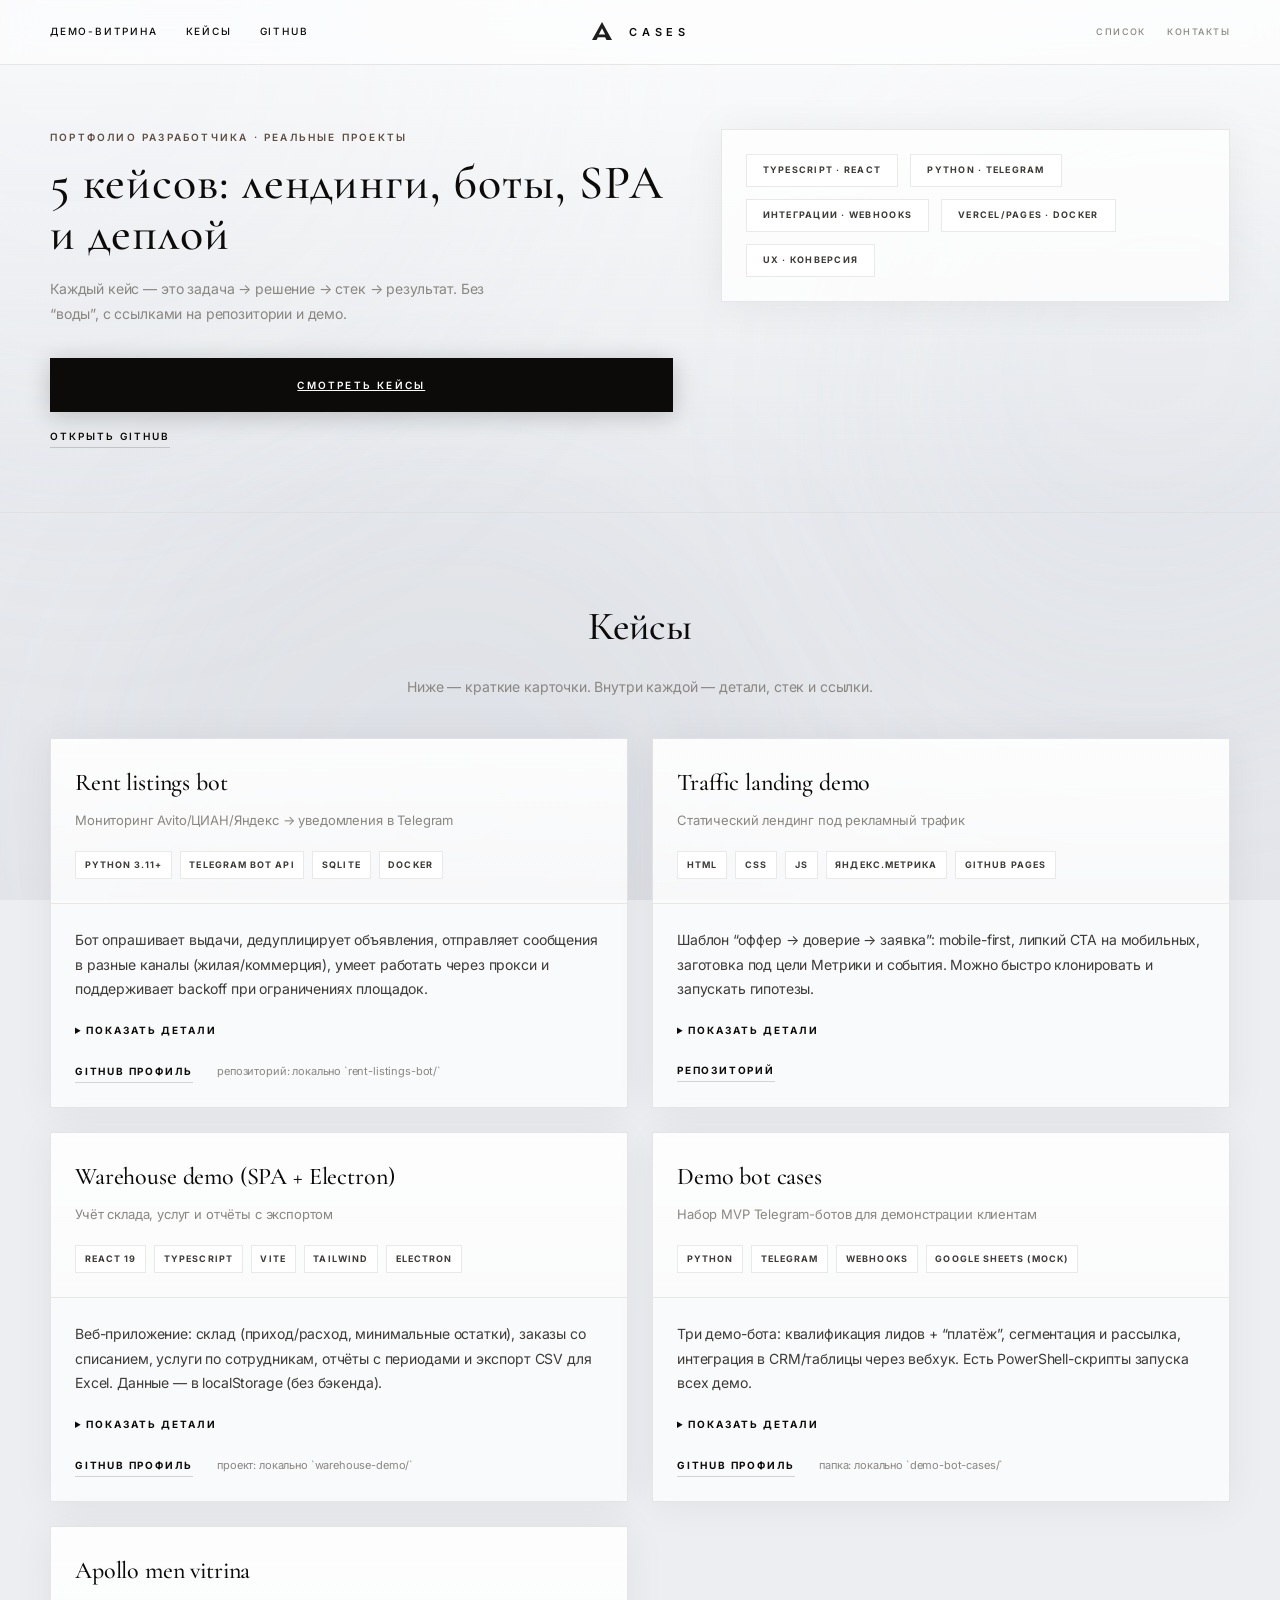
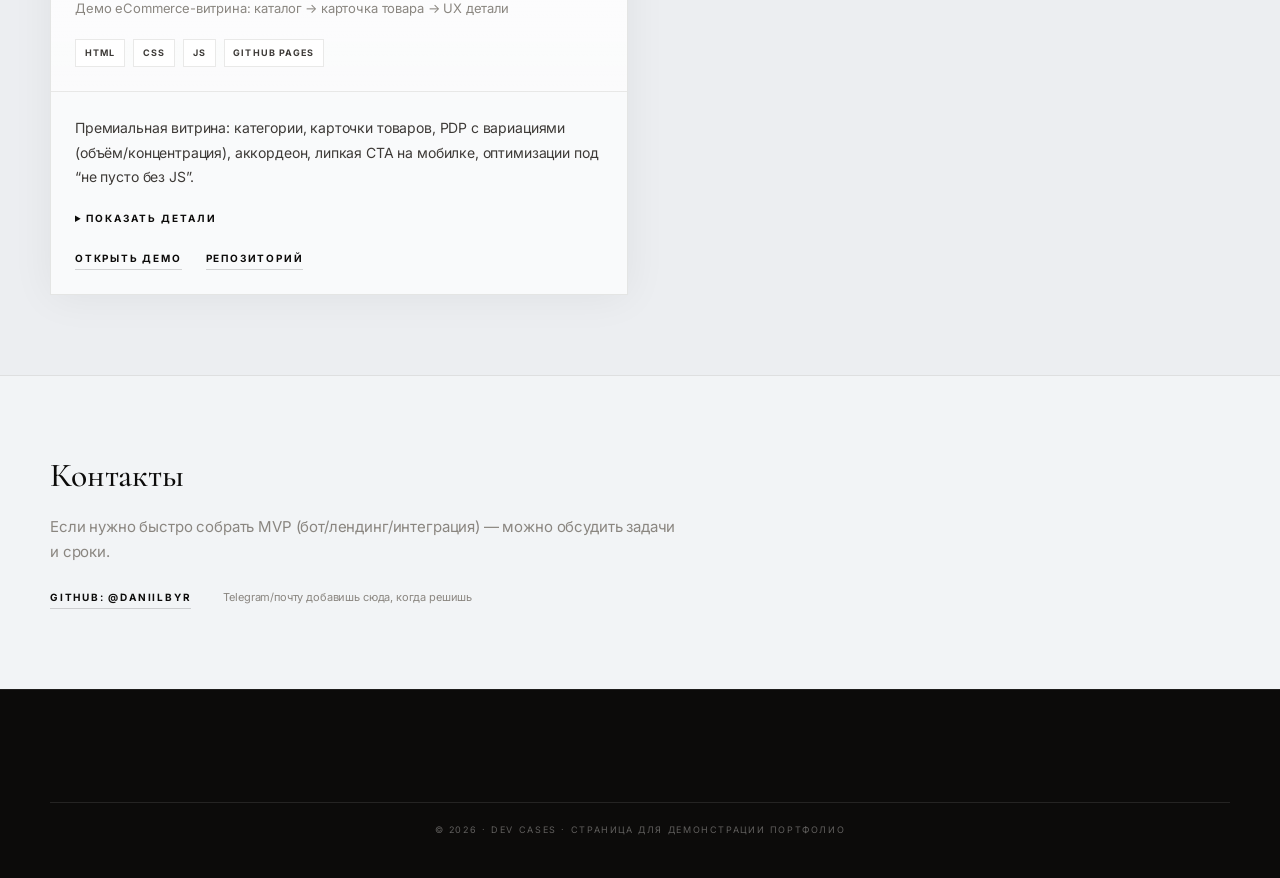
==== dev-cases.html @ 8da6a599 "feat: add developer case studies page Co-authored-by: Cursor <cursoragent@cursor.com>" ====
<!DOCTYPE html>
<html lang="ru">
  <head>
    <meta charset="utf-8" />
    <base href="https://daniilbyr.github.io/apollo-men-vitrina/" />
    <meta name="viewport" content="width=device-width, initial-scale=1" />
    <meta name="theme-color" content="#eceef1" />
    <meta name="color-scheme" content="light" />
    <link rel="icon" type="image/svg+xml" href="favicon.svg" />
    <link rel="canonical" href="https://daniilbyr.github.io/apollo-men-vitrina/dev-cases.html" />
    <title>Кейсы · разработка | Daniilbyr</title>
    <meta
      name="description"
      content="Портфолио: лендинги, Telegram-боты, интеграции и SPA. Кейсы с задачей, решением, стеком и ссылками."
    />
    <link rel="preconnect" href="https://fonts.googleapis.com" />
    <link rel="preconnect" href="https://fonts.gstatic.com" crossorigin />
    <link
      href="https://fonts.googleapis.com/css2?family=Cormorant+Garamond:ital,wght@0,400;0,500;0,600;0,700;1,400&family=Inter:ital,opsz,wght@0,14..32,300;0,14..32,400;0,14..32,500;0,14..32,600;1,14..32,400&display=swap"
      rel="stylesheet"
    />
    <link rel="stylesheet" href="styles.css?v=dev-cases-2026-05-06" />
  </head>
  <body class="page">
    <div class="page-bg" aria-hidden="true">
      <span class="page-bg__orb page-bg__orb--1"></span>
      <span class="page-bg__orb page-bg__orb--2"></span>
      <span class="page-bg__orb page-bg__orb--3"></span>
      <span class="page-bg__sheen"></span>
    </div>
    <a class="skip" href="#main">К содержанию</a>

    <header class="site-header">
      <div class="site-header__inner">
        <nav class="nav-main" aria-label="Навигация">
          <a href="./">Демо-витрина</a>
          <a href="dev-cases.html" aria-current="page">Кейсы</a>
          <a href="https://github.com/Daniilbyr" rel="noopener noreferrer">GitHub</a>
        </nav>
        <a class="logo" href="dev-cases.html" aria-label="На страницу кейсов">
          <svg class="logo__svg" width="24" height="24" viewBox="0 0 24 24" aria-hidden="true" focusable="false">
            <path fill="currentColor" d="M12 2L2 20h4.5l1.4-2.8h7.2l1.4 2.8H22L12 2zm0 6.2l3.2 6.4h-6.4L12 8.2z" />
          </svg>
          <span class="logo__text">CASES</span>
        </a>
        <div class="nav-tools">
          <a href="#cases" class="nav-tools__link">Список</a>
          <a href="#contacts" class="nav-tools__link">Контакты</a>
        </div>
      </div>
    </header>

    <main id="main">
      <section class="devcases-hero" aria-labelledby="hero-heading">
        <div class="container devcases-hero__inner">
          <div class="reveal" data-reveal>
            <p class="devcases-hero__eyebrow">Портфолио разработчика · реальные проекты</p>
            <h1 id="hero-heading" class="devcases-hero__title">5 кейсов: лендинги, боты, SPA и деплой</h1>
            <p class="devcases-hero__lead">
              Каждый кейс — это задача → решение → стек → результат. Без “воды”, с ссылками на репозитории и демо.
            </p>
            <div class="devcases-hero__cta">
              <a class="btn btn--black" href="#cases">Смотреть кейсы</a>
              <a class="devcases-hero__secondary" href="https://github.com/Daniilbyr" rel="noopener noreferrer">Открыть GitHub</a>
            </div>
          </div>
          <aside class="devcases-hero__panel reveal reveal--delay-1" data-reveal aria-label="Ключевые компетенции">
            <ul class="devcases-pills" role="list">
              <li>TypeScript · React</li>
              <li>Python · Telegram</li>
              <li>Интеграции · Webhooks</li>
              <li>Vercel/Pages · Docker</li>
              <li>UX · конверсия</li>
            </ul>
          </aside>
        </div>
      </section>

      <section class="devcases" id="cases" aria-labelledby="cases-heading">
        <div class="container">
          <header class="devcases__head reveal" data-reveal>
            <h2 id="cases-heading" class="devcases__title">Кейсы</h2>
            <p class="devcases__sub">Ниже — краткие карточки. Внутри каждой — детали, стек и ссылки.</p>
          </header>

          <div class="devcases__grid">
            <article class="devcase-card reveal" data-reveal>
              <div class="devcase-card__top">
                <h3 class="devcase-card__name">Rent listings bot</h3>
                <p class="devcase-card__meta">Мониторинг Avito/ЦИАН/Яндекс → уведомления в Telegram</p>
                <div class="devcase-card__tags" aria-label="Стек">
                  <span>Python 3.11+</span><span>Telegram Bot API</span><span>SQLite</span><span>Docker</span>
                </div>
              </div>
              <div class="devcase-card__body">
                <p class="devcase-card__desc">
                  Бот опрашивает выдачи, дедуплицирует объявления, отправляет сообщения в разные каналы (жилая/коммерция),
                  умеет работать через прокси и поддерживает backoff при ограничениях площадок.
                </p>
                <details class="devcase-card__details">
                  <summary>Показать детали</summary>
                  <ul>
                    <li><strong>Фишки:</strong> раздельные пулы прокси по источникам, флаги сегментов, диагностические скрипты.</li>
                    <li><strong>Результат:</strong> автоматизация мониторинга аренды и оперативные уведомления.</li>
                  </ul>
                </details>
                <div class="devcase-card__links">
                  <a href="https://github.com/Daniilbyr" rel="noopener noreferrer">GitHub профиль</a>
                  <span class="devcase-card__hint">репозиторий: локально `rent-listings-bot/`</span>
                </div>
              </div>
            </article>

            <article class="devcase-card reveal reveal--delay-1" data-reveal>
              <div class="devcase-card__top">
                <h3 class="devcase-card__name">Traffic landing demo</h3>
                <p class="devcase-card__meta">Статический лендинг под рекламный трафик</p>
                <div class="devcase-card__tags" aria-label="Стек">
                  <span>HTML</span><span>CSS</span><span>JS</span><span>Яндекс.Метрика</span><span>GitHub Pages</span>
                </div>
              </div>
              <div class="devcase-card__body">
                <p class="devcase-card__desc">
                  Шаблон “оффер → доверие → заявка”: mobile-first, липкий CTA на мобильных, заготовка под цели Метрики и события.
                  Можно быстро клонировать и запускать гипотезы.
                </p>
                <details class="devcase-card__details">
                  <summary>Показать детали</summary>
                  <ul>
                    <li><strong>Фишки:</strong> якорная навигация, UX формы, цели `reachGoal`.</li>
                    <li><strong>Результат:</strong> быстрый запуск лендинга и аналитики под трафик.</li>
                  </ul>
                </details>
                <div class="devcase-card__links">
                  <a href="https://github.com/Daniilbyr/landing-traffic-demo" rel="noopener noreferrer">Репозиторий</a>
                </div>
              </div>
            </article>

            <article class="devcase-card reveal reveal--delay-2" data-reveal>
              <div class="devcase-card__top">
                <h3 class="devcase-card__name">Warehouse demo (SPA + Electron)</h3>
                <p class="devcase-card__meta">Учёт склада, услуг и отчёты с экспортом</p>
                <div class="devcase-card__tags" aria-label="Стек">
                  <span>React 19</span><span>TypeScript</span><span>Vite</span><span>Tailwind</span><span>Electron</span>
                </div>
              </div>
              <div class="devcase-card__body">
                <p class="devcase-card__desc">
                  Веб-приложение: склад (приход/расход, минимальные остатки), заказы со списанием, услуги по сотрудникам,
                  отчёты с периодами и экспорт CSV для Excel. Данные — в localStorage (без бэкенда).
                </p>
                <details class="devcase-card__details">
                  <summary>Показать детали</summary>
                  <ul>
                    <li><strong>Фишки:</strong> KPI дашборд, графики, Ctrl+K поиск, undo/redo операций, тёмная/светлая тема.</li>
                    <li><strong>Результат:</strong> демо, которое можно показать заказчику как “готовый продукт”.</li>
                  </ul>
                </details>
                <div class="devcase-card__links">
                  <a href="https://github.com/Daniilbyr" rel="noopener noreferrer">GitHub профиль</a>
                  <span class="devcase-card__hint">проект: локально `warehouse-demo/`</span>
                </div>
              </div>
            </article>

            <article class="devcase-card reveal" data-reveal>
              <div class="devcase-card__top">
                <h3 class="devcase-card__name">Demo bot cases</h3>
                <p class="devcase-card__meta">Набор MVP Telegram-ботов для демонстрации клиентам</p>
                <div class="devcase-card__tags" aria-label="Стек">
                  <span>Python</span><span>Telegram</span><span>Webhooks</span><span>Google Sheets (mock)</span>
                </div>
              </div>
              <div class="devcase-card__body">
                <p class="devcase-card__desc">
                  Три демо-бота: квалификация лидов + “платёж”, сегментация и рассылка, интеграция в CRM/таблицы через вебхук.
                  Есть PowerShell-скрипты запуска всех демо.
                </p>
                <details class="devcase-card__details">
                  <summary>Показать детали</summary>
                  <ul>
                    <li><strong>Фишки:</strong> безопасные интеграции “для презентации”, быстрый старт через `.env`.</li>
                    <li><strong>Результат:</strong> готовые живые демо для продаж разработки ботов.</li>
                  </ul>
                </details>
                <div class="devcase-card__links">
                  <a href="https://github.com/Daniilbyr" rel="noopener noreferrer">GitHub профиль</a>
                  <span class="devcase-card__hint">папка: локально `demo-bot-cases/`</span>
                </div>
              </div>
            </article>

            <article class="devcase-card reveal reveal--delay-1" data-reveal>
              <div class="devcase-card__top">
                <h3 class="devcase-card__name">Apollo men vitrina</h3>
                <p class="devcase-card__meta">Демо eCommerce-витрина: каталог → карточка товара → UX детали</p>
                <div class="devcase-card__tags" aria-label="Стек">
                  <span>HTML</span><span>CSS</span><span>JS</span><span>GitHub Pages</span>
                </div>
              </div>
              <div class="devcase-card__body">
                <p class="devcase-card__desc">
                  Премиальная витрина: категории, карточки товаров, PDP с вариациями (объём/концентрация),
                  аккордеон, липкая CTA на мобилке, оптимизации под “не пусто без JS”.
                </p>
                <details class="devcase-card__details">
                  <summary>Показать детали</summary>
                  <ul>
                    <li><strong>Фишки:</strong> аккуратная типографика, анимации с reduce-motion, адаптив.</li>
                    <li><strong>Результат:</strong> демо, которое можно показывать как “витрину уровня бренда”.</li>
                  </ul>
                </details>
                <div class="devcase-card__links">
                  <a href="./">Открыть демо</a>
                  <a href="https://github.com/Daniilbyr/apollo-men-vitrina" rel="noopener noreferrer">Репозиторий</a>
                </div>
              </div>
            </article>
          </div>
        </div>
      </section>

      <section class="devcases-contacts" id="contacts" aria-labelledby="contacts-heading">
        <div class="container reveal" data-reveal>
          <h2 id="contacts-heading" class="devcases-contacts__title">Контакты</h2>
          <p class="devcases-contacts__sub">
            Если нужно быстро собрать MVP (бот/лендинг/интеграция) — можно обсудить задачи и сроки.
          </p>
          <div class="devcases-contacts__row">
            <a class="devcases-contacts__link" href="https://github.com/Daniilbyr" rel="noopener noreferrer">GitHub: @Daniilbyr</a>
            <span class="devcases-contacts__hint">Telegram/почту добавишь сюда, когда решишь</span>
          </div>
        </div>
      </section>
    </main>

    <footer class="site-footer site-footer--editorial">
      <div class="container">
        <p class="footer-copy">© 2026 · Dev cases · страница для демонстрации портфолио</p>
      </div>
    </footer>

    <script src="app.js?v=dev-cases-2026-05-06" defer></script>
  </body>
</html>
---- styles.css ----
/* Apollo Premium — production: сетка 8px, скелетоны, аккордеон, липкая CTA */

:root {
  --ink: #0c0b0a;
  --ink-soft: #3d3a37;
  --ink-faint: #8a8680;
  /* Холодные нейтрали (slate), без жёлтого/бежевого ухода */
  --bg-page-top: #f4f5f8;
  --bg-page: #eceef1;
  --bg-page-mid: #e3e5ea;
  --bg-paper: #ffffff;
  --line: rgba(12, 11, 10, 0.09);
  --line-strong: rgba(12, 11, 10, 0.16);
  --accent: #5c4d3f;
  --font-ui: 'Inter', system-ui, -apple-system, sans-serif;
  --font-display: 'Cormorant Garamond', 'Times New Roman', serif;
  --ease: cubic-bezier(0.33, 1, 0.68, 1);
  --ease-out: cubic-bezier(0.16, 1, 0.3, 1);
  --s-1: 0.25rem;
  --s-2: 0.5rem;
  --s-3: 0.75rem;
  --s-4: 1rem;
  --s-5: 1.25rem;
  --s-6: 1.5rem;
  --s-8: 2rem;
  --s-10: 2.5rem;
  --s-12: 3rem;
  --container: min(1180px, 100% - 2.5rem);
  --container-narrow: min(1080px, 100% - 2.5rem);
  --shadow-soft: 0 2px 40px rgba(12, 11, 10, 0.06);
  --shadow-lift: 0 20px 60px rgba(12, 11, 10, 0.1);
  --sticky-h: 4.75rem;
}

*,
*::before,
*::after {
  box-sizing: border-box;
}

html {
  scroll-behavior: smooth;
  /* Базовый цвет под слоем контента — иначе fixed .page-bg с z-index: -1 уходит под непрозрачный фон body */
  background-color: var(--bg-page);
}

@media (prefers-reduced-motion: reduce) {
  html {
    scroll-behavior: auto;
  }
}

::selection {
  background: rgba(12, 11, 10, 0.08);
  color: var(--ink);
}

*:focus-visible {
  outline: 2px solid var(--accent);
  outline-offset: 3px;
}

.page {
  margin: 0;
  font-family: var(--font-ui);
  font-size: 15px;
  font-weight: 400;
  line-height: 1.65;
  letter-spacing: -0.01em;
  font-feature-settings: 'kern' 1, 'liga' 1;
  color: var(--ink-soft);
  background: transparent;
  -webkit-font-smoothing: antialiased;
}

/* Премиальный фон: градиент + мягкие орбы (анимация в @media ниже отключается при reduce) */
.page-bg {
  position: fixed;
  inset: 0;
  z-index: -1;
  overflow: hidden;
  pointer-events: none;
  background: linear-gradient(
    180deg,
    var(--bg-page-top) 0%,
    var(--bg-page) 26%,
    var(--bg-page-mid) 100%
  );
}

.page-bg__orb {
  position: absolute;
  border-radius: 50%;
  filter: blur(100px);
  opacity: 0.55;
  will-change: transform;
}

.page-bg__orb--1 {
  width: min(120vw, 880px);
  height: min(120vw, 880px);
  top: -28%;
  left: -18%;
  background: radial-gradient(
    circle at 32% 32%,
    rgba(165, 178, 198, 0.2) 0%,
    rgba(195, 205, 218, 0.11) 48%,
    transparent 70%
  );
  animation: apollo-bg-float-1 34s ease-in-out infinite;
}

.page-bg__orb--2 {
  width: min(95vw, 720px);
  height: min(95vw, 720px);
  top: 8%;
  right: -22%;
  background: radial-gradient(
    circle at 42% 38%,
    rgba(200, 208, 220, 0.22) 0%,
    rgba(170, 180, 195, 0.12) 52%,
    transparent 68%
  );
  animation: apollo-bg-float-2 40s ease-in-out infinite;
}

.page-bg__orb--3 {
  width: min(105vw, 800px);
  height: min(105vw, 800px);
  bottom: -32%;
  left: 5%;
  background: radial-gradient(
    circle at 48% 52%,
    rgba(140, 152, 168, 0.14) 0%,
    rgba(120, 132, 150, 0.09) 45%,
    transparent 72%
  );
  animation: apollo-bg-float-3 46s ease-in-out infinite;
}

.page-bg__sheen {
  position: absolute;
  inset: -50%;
  background: linear-gradient(
    118deg,
    transparent 0%,
    transparent 38%,
    rgba(255, 255, 255, 0.07) 47%,
    rgba(255, 255, 255, 0.1) 50%,
    rgba(255, 255, 255, 0.07) 53%,
    transparent 62%,
    transparent 100%
  );
  background-size: 200% 200%;
  animation: apollo-bg-sheen 20s ease-in-out infinite;
  opacity: 0.75;
}

@keyframes apollo-bg-float-1 {
  0%,
  100% {
    transform: translate(0, 0) scale(1);
  }
  50% {
    transform: translate(5vw, 3vh) scale(1.05);
  }
}

@keyframes apollo-bg-float-2 {
  0%,
  100% {
    transform: translate(0, 0) scale(1.02);
  }
  50% {
    transform: translate(-4vw, 5vh) scale(1);
  }
}

@keyframes apollo-bg-float-3 {
  0%,
  100% {
    transform: translate(0, 0) scale(1);
  }
  33% {
    transform: translate(-3vw, -4vh) scale(1.04);
  }
  66% {
    transform: translate(2vw, 4vh) scale(0.98);
  }
}

@keyframes apollo-bg-sheen {
  0%,
  100% {
    background-position: 0% 50%;
  }
  50% {
    background-position: 100% 50%;
  }
}

@media (prefers-reduced-motion: reduce) {
  .page-bg__orb,
  .page-bg__sheen {
    animation: none;
  }

  .page-bg__orb--1 {
    transform: translate(2vw, 1vh);
  }

  .page-bg__orb--2 {
    transform: translate(-2vw, 2vh);
  }

  .page-bg__orb--3 {
    transform: translate(1vw, -1vh);
  }
}

.page--sticky-open {
  padding-bottom: calc(var(--sticky-h) + env(safe-area-inset-bottom, 0px));
}

.visually-hidden {
  position: absolute !important;
  width: 1px !important;
  height: 1px !important;
  padding: 0 !important;
  margin: -1px !important;
  overflow: hidden !important;
  clip: rect(0, 0, 0, 0) !important;
  white-space: nowrap !important;
  border: 0 !important;
}

.skip {
  position: absolute;
  left: -9999px;
  top: 12px;
  z-index: 9999;
  padding: 10px 16px;
  background: var(--ink);
  color: var(--bg-paper);
  font-weight: 600;
  text-decoration: none;
}
.skip:focus {
  left: 12px;
}

.container {
  width: var(--container);
  margin-inline: auto;
}

.container--narrow {
  width: var(--container-narrow);
}

/* ——— Главная (макет Figma / витрина) ——— */
.hero-home {
  padding: clamp(2.5rem, 6vw, 4rem) 0 clamp(2rem, 5vw, 3.5rem);
}

.hero-home__inner {
  display: grid;
  grid-template-columns: 1.1fr 0.9fr;
  gap: clamp(2rem, 5vw, 4rem);
  align-items: center;
}

@media (max-width: 900px) {
  .hero-home__inner {
    grid-template-columns: 1fr;
  }
}

.hero-home__eyebrow {
  margin: 0 0 var(--s-3);
  font-size: 10px;
  font-weight: 600;
  letter-spacing: 0.22em;
  text-transform: uppercase;
  color: var(--accent);
}

.hero-home__title {
  margin: 0 0 var(--s-5);
  font-family: var(--font-display);
  font-size: clamp(2.35rem, 5.5vw, 3.75rem);
  font-weight: 500;
  line-height: 1.05;
  letter-spacing: 0.02em;
  color: var(--ink);
}

.hero-home__title-accent {
  display: inline-block;
  margin-top: 0.15em;
  font-style: italic;
  font-weight: 400;
  color: var(--ink-soft);
}

.hero-home__lead {
  margin: 0 0 var(--s-8);
  max-width: 34rem;
  font-size: 14px;
  line-height: 1.7;
  color: var(--ink-faint);
}

.hero-home__cta {
  display: flex;
  flex-wrap: wrap;
  align-items: center;
  gap: var(--s-4) var(--s-6);
}

.hero-home__secondary {
  font-size: 10px;
  font-weight: 600;
  letter-spacing: 0.2em;
  text-transform: uppercase;
  color: var(--ink);
  text-decoration: none;
  border-bottom: 1px solid var(--line-strong);
  padding-bottom: 2px;
  transition: color 0.25s, border-color 0.25s;
}

.hero-home__secondary:hover {
  color: var(--accent);
  border-color: var(--accent);
}

.hero-home__visual {
  justify-self: end;
  width: 100%;
  max-width: 420px;
}

@media (max-width: 900px) {
  .hero-home__visual {
    justify-self: center;
    max-width: 360px;
  }
}

.hero-home__frame {
  position: relative;
  aspect-ratio: 4 / 5;
  border: 1px solid var(--line);
  background: linear-gradient(145deg, #f8f9fb 0%, #e8ebf0 50%, #dfe3ea 100%);
  box-shadow: var(--shadow-lift);
  display: flex;
  flex-direction: column;
  align-items: center;
  justify-content: center;
  gap: var(--s-4);
  overflow: hidden;
}

.hero-home__frame--photo {
  padding: 0;
  border-color: rgba(12, 11, 10, 0.12);
}

.hero-home__photo {
  position: absolute;
  inset: 0;
  width: 100%;
  height: 100%;
  object-fit: cover;
  object-position: center 42%;
}

.hero-home__frame-overlay {
  position: absolute;
  inset: 0;
  z-index: 1;
  background: linear-gradient(
    195deg,
    rgba(255, 255, 255, 0.12) 0%,
    rgba(12, 11, 10, 0.08) 38%,
    rgba(12, 11, 10, 0.55) 100%
  );
  pointer-events: none;
}

.hero-home__frame-text {
  position: relative;
  z-index: 2;
  display: flex;
  flex-direction: column;
  align-items: center;
  justify-content: center;
  gap: var(--s-4);
  min-height: 100%;
  padding: var(--s-8) var(--s-5);
  text-align: center;
}

.hero-home__shine {
  position: absolute;
  inset: -40%;
  background: linear-gradient(
    125deg,
    transparent 40%,
    rgba(255, 255, 255, 0.45) 48%,
    rgba(255, 255, 255, 0.2) 52%,
    transparent 58%
  );
  animation: apollo-bg-sheen 14s ease-in-out infinite;
  opacity: 0.5;
  pointer-events: none;
}

.hero-home__shine--on-photo {
  z-index: 2;
  opacity: 0.22;
  mix-blend-mode: overlay;
}

.hero-home__tag {
  position: relative;
  margin: 0;
  font-size: 9px;
  font-weight: 600;
  letter-spacing: 0.35em;
  color: var(--ink-faint);
}

.hero-home__frame--photo .hero-home__tag {
  color: rgba(255, 252, 248, 0.88);
  text-shadow: 0 1px 14px rgba(0, 0, 0, 0.45);
}

.hero-home__brand {
  position: relative;
  margin: 0;
  font-family: var(--font-display);
  font-size: clamp(1.5rem, 3.5vw, 2rem);
  font-weight: 500;
  letter-spacing: 0.28em;
  text-indent: 0.28em;
  color: var(--ink);
}

.hero-home__frame--photo .hero-home__brand {
  color: #fff;
  text-shadow: 0 2px 28px rgba(0, 0, 0, 0.5);
}

.category-rail {
  border-block: 1px solid var(--line);
  background: rgba(255, 255, 255, 0.55);
  backdrop-filter: blur(8px);
}

.category-rail__track {
  display: flex;
  gap: var(--s-3);
  padding: var(--s-4) 0;
  overflow-x: auto;
  scrollbar-width: thin;
  -webkit-overflow-scrolling: touch;
}

.category-rail__track::-webkit-scrollbar {
  height: 4px;
}

.category-chip {
  flex: 0 0 auto;
  padding: var(--s-2) var(--s-4);
  border: 1px solid var(--line);
  border-radius: 999px;
  background: var(--bg-paper);
  font-size: 9px;
  font-weight: 600;
  letter-spacing: 0.12em;
  text-transform: uppercase;
  text-decoration: none;
  color: var(--ink-soft);
  white-space: nowrap;
  transition:
    border-color 0.25s,
    background 0.25s,
    color 0.25s;
}

.category-chip:hover {
  border-color: var(--ink);
  color: var(--ink);
}

.category-chip--muted {
  color: var(--ink-faint);
  background: transparent;
}

.category-chip--accent {
  border-color: var(--ink);
  background: var(--ink);
  color: var(--bg-paper);
}

.top-categories {
  padding: clamp(3rem, 8vw, 5rem) 0;
}

.top-categories__head {
  text-align: center;
  max-width: 40rem;
  margin: 0 auto var(--s-10);
}

.top-categories__title {
  margin: 0 0 var(--s-4);
  font-family: var(--font-display);
  font-size: clamp(1.85rem, 3.5vw, 2.5rem);
  font-weight: 500;
  color: var(--ink);
}

.top-categories__sub {
  margin: 0;
  font-size: 14px;
  line-height: 1.65;
  color: var(--ink-faint);
}

.top-categories__grid {
  display: grid;
  grid-template-columns: repeat(4, 1fr);
  gap: var(--s-4);
}

@media (max-width: 960px) {
  .top-categories__grid {
    grid-template-columns: repeat(2, 1fr);
  }
}

@media (max-width: 480px) {
  .top-categories__grid {
    grid-template-columns: 1fr;
  }
}

.top-cat-card {
  display: flex;
  flex-direction: column;
  justify-content: flex-end;
  min-height: 160px;
  padding: var(--s-6);
  border: 1px solid var(--line);
  background: linear-gradient(180deg, var(--bg-paper) 0%, var(--bg-page-top) 100%);
  text-decoration: none;
  color: inherit;
  transition:
    border-color 0.35s var(--ease),
    box-shadow 0.35s var(--ease),
    transform 0.35s var(--ease);
}

.top-cat-card:hover {
  border-color: var(--line-strong);
  box-shadow: var(--shadow-soft);
  transform: translateY(-3px);
}

.top-cat-card--photo {
  border: none;
  min-height: 200px;
  background-image: linear-gradient(180deg, rgba(12, 11, 10, 0.15) 0%, rgba(12, 11, 10, 0.72) 100%), var(--cat-img);
  background-size: cover;
  background-position: center;
  box-shadow: 0 12px 40px rgba(12, 11, 10, 0.18);
}

.top-cat-card--photo:hover {
  box-shadow: 0 18px 50px rgba(12, 11, 10, 0.28);
}

.top-cat-card--photo .top-cat-card__label {
  color: #fff;
  text-shadow: 0 2px 16px rgba(0, 0, 0, 0.45);
}

.top-cat-card--photo .top-cat-card__hint {
  color: rgba(255, 252, 248, 0.82);
  text-shadow: 0 1px 10px rgba(0, 0, 0, 0.4);
}

.top-cat-card__label {
  font-family: var(--font-display);
  font-size: 1.25rem;
  font-weight: 500;
  line-height: 1.2;
  color: var(--ink);
}

.top-cat-card__hint {
  margin-top: var(--s-2);
  font-size: 10px;
  letter-spacing: 0.14em;
  text-transform: uppercase;
  color: var(--ink-faint);
}

.best-collection {
  padding: clamp(2.5rem, 6vw, 4rem) 0 clamp(3rem, 7vw, 5rem);
  border-top: 1px solid var(--line);
  background: linear-gradient(180deg, rgba(255, 255, 255, 0.35) 0%, transparent 100%);
}

.best-collection__head {
  margin-bottom: clamp(2rem, 4vw, 2.75rem);
}

.best-collection__eyebrow {
  margin: 0 0 var(--s-3);
  font-size: 10px;
  font-weight: 600;
  letter-spacing: 0.24em;
  text-transform: uppercase;
  color: var(--accent);
}

.best-collection__row {
  display: flex;
  flex-wrap: wrap;
  align-items: baseline;
  justify-content: space-between;
  gap: var(--s-4);
}

.best-collection__title {
  margin: 0;
  font-family: var(--font-display);
  font-size: clamp(1.75rem, 3vw, 2.35rem);
  font-weight: 500;
  color: var(--ink);
}

.best-collection__all {
  font-size: 10px;
  font-weight: 600;
  letter-spacing: 0.2em;
  text-transform: uppercase;
  color: var(--ink);
  text-decoration: none;
  border-bottom: 1px solid var(--line-strong);
  padding-bottom: 2px;
}

.best-collection__all:hover {
  color: var(--accent);
  border-color: var(--accent);
}

.best-collection__grid {
  display: grid;
  grid-template-columns: repeat(4, 1fr);
  gap: var(--s-5);
}

@media (max-width: 1100px) {
  .best-collection__grid {
    grid-template-columns: repeat(2, 1fr);
  }
}

@media (max-width: 520px) {
  .best-collection__grid {
    grid-template-columns: 1fr;
  }
}

.product-card {
  margin: 0;
}

.product-card__link {
  position: relative;
  display: block;
  height: 100%;
  text-decoration: none;
  color: inherit;
  background: var(--bg-paper);
  border: 1px solid var(--line);
  transition:
    border-color 0.35s var(--ease),
    box-shadow 0.4s var(--ease);
}

.product-card__link:hover {
  border-color: var(--line-strong);
  box-shadow: var(--shadow-lift);
}

.product-card__badge {
  position: absolute;
  top: var(--s-4);
  left: var(--s-4);
  z-index: 2;
  padding: var(--s-1) var(--s-3);
  background: var(--ink);
  color: var(--bg-paper);
  font-size: 9px;
  font-weight: 700;
  letter-spacing: 0.12em;
}

.product-card__media {
  aspect-ratio: 4 / 5;
  overflow: hidden;
  background: linear-gradient(160deg, #eef1f6 0%, #e2e8f0 50%, #dce3ed 100%);
}

.product-card__media img {
  width: 100%;
  height: 100%;
  object-fit: cover;
  display: block;
  transition: transform 0.75s var(--ease);
}

.product-card__link:hover .product-card__media img {
  transform: scale(1.04);
}

.product-card__body {
  padding: var(--s-5);
  border-top: 1px solid var(--line);
}

.product-card__name {
  margin: 0 0 var(--s-2);
  font-family: var(--font-display);
  font-size: 1.2rem;
  font-weight: 500;
  color: var(--ink);
}

.product-card__meta {
  margin: 0 0 var(--s-4);
  font-size: 11px;
  color: var(--ink-faint);
}

.product-card__price {
  margin: 0 0 var(--s-2);
  font-size: 1.1rem;
  font-weight: 600;
  font-variant-numeric: tabular-nums;
  color: var(--ink);
}

.product-card__old {
  margin-right: var(--s-3);
  font-size: 0.85rem;
  font-weight: 500;
  text-decoration: line-through;
  color: var(--ink-faint);
}

.product-card__currency {
  font-size: 0.85em;
  font-weight: 500;
  color: var(--ink-faint);
  margin-right: 0.1em;
}

.product-card__rating {
  margin: 0;
  font-size: 11px;
  letter-spacing: 0.06em;
  color: var(--ink-soft);
}

.product-card__reviews {
  color: var(--ink-faint);
}

.events-tips {
  padding: 0 0 clamp(3rem, 7vw, 5rem);
}

.events-tips__grid {
  display: grid;
  grid-template-columns: 1fr 1fr;
  gap: var(--s-5);
}

@media (max-width: 800px) {
  .events-tips__grid {
    grid-template-columns: 1fr;
  }
}

.events-card {
  padding: clamp(1.75rem, 4vw, 2.5rem);
  border: 1px solid var(--line);
  background: var(--bg-paper);
}

.events-card--dark {
  background: var(--ink);
  border-color: rgba(255, 252, 248, 0.12);
  color: rgba(255, 252, 248, 0.88);
}

.events-card__eyebrow {
  margin: 0 0 var(--s-3);
  font-size: 10px;
  font-weight: 600;
  letter-spacing: 0.22em;
  text-transform: uppercase;
  color: var(--accent);
}

.events-card--dark .events-card__eyebrow {
  color: rgba(255, 252, 248, 0.55);
}

.events-card__title {
  margin: 0 0 var(--s-4);
  font-family: var(--font-display);
  font-size: clamp(1.35rem, 2.5vw, 1.85rem);
  font-weight: 500;
  line-height: 1.2;
  color: inherit;
}

.events-card__text {
  margin: 0 0 var(--s-6);
  font-size: 14px;
  line-height: 1.65;
  color: var(--ink-faint);
}

.events-card--dark .events-card__text {
  color: rgba(255, 252, 248, 0.65);
}

.events-card__link {
  font-size: 10px;
  font-weight: 600;
  letter-spacing: 0.18em;
  text-transform: uppercase;
  color: var(--ink);
  text-decoration: none;
  border-bottom: 1px solid var(--line-strong);
  padding-bottom: 2px;
}

.events-card--dark .events-card__link {
  color: rgba(255, 252, 248, 0.92);
  border-color: rgba(255, 252, 248, 0.35);
}

.events-card__link:hover {
  color: var(--accent);
  border-color: var(--accent);
}

.events-card--dark .events-card__link:hover {
  color: var(--bg-paper);
  border-color: var(--bg-paper);
}

.concentration-row {
  display: flex;
  flex-wrap: wrap;
  gap: var(--s-2);
}

.conc {
  min-width: 5.5rem;
  padding: var(--s-3) var(--s-4);
  border: 1px solid var(--line-strong);
  background: var(--bg-paper);
  font-family: var(--font-ui);
  font-size: 10px;
  font-weight: 600;
  letter-spacing: 0.12em;
  text-transform: uppercase;
  color: var(--ink-soft);
  cursor: pointer;
  transition:
    border-color 0.3s var(--ease),
    background 0.3s,
    color 0.3s;
}

.conc:hover {
  border-color: var(--ink);
}

.conc--active {
  border-color: var(--ink);
  background: var(--ink);
  color: var(--bg-paper);
}

.pdp-reviews {
  margin-top: clamp(2.5rem, 5vw, 3.5rem);
  padding-top: clamp(2rem, 4vw, 2.75rem);
  border-top: 1px solid var(--line);
}

.pdp-reviews__title {
  margin: 0 0 var(--s-8);
  font-family: var(--font-display);
  font-size: clamp(1.5rem, 2.8vw, 2rem);
  font-weight: 500;
  color: var(--ink);
}

.pdp-reviews__list {
  list-style: none;
  margin: 0;
  padding: 0;
  display: grid;
  grid-template-columns: repeat(3, 1fr);
  gap: var(--s-6);
}

@media (max-width: 900px) {
  .pdp-reviews__list {
    grid-template-columns: 1fr;
  }
}

.pdp-review {
  margin: 0;
  padding: var(--s-5);
  border: 1px solid var(--line);
  background: rgba(255, 255, 255, 0.65);
}

.pdp-review__head {
  margin: 0 0 var(--s-2);
  font-size: 11px;
  font-weight: 600;
  letter-spacing: 0.06em;
  color: var(--ink);
}

.pdp-review__name {
  font-weight: 700;
}

.pdp-review__stars {
  margin: 0 0 var(--s-3);
  font-size: 12px;
  letter-spacing: 0.15em;
  color: var(--accent);
}

.pdp-review__text {
  margin: 0 0 var(--s-4);
  font-size: 13px;
  line-height: 1.6;
  color: var(--ink-soft);
}

.pdp-review__rec {
  margin: 0;
  font-size: 10px;
  font-weight: 600;
  letter-spacing: 0.14em;
  text-transform: uppercase;
  color: var(--ink-faint);
}

.footer-top {
  display: grid;
  grid-template-columns: minmax(200px, 260px) 1fr;
  gap: clamp(2rem, 4vw, 3.5rem);
  align-items: start;
}

@media (max-width: 960px) {
  .footer-top {
    grid-template-columns: 1fr;
  }
}

.footer-mega {
  display: grid;
  grid-template-columns: repeat(4, 1fr);
  gap: var(--s-8) var(--s-6);
}

@media (max-width: 800px) {
  .footer-mega {
    grid-template-columns: repeat(2, 1fr);
  }
}

@media (max-width: 480px) {
  .footer-mega {
    grid-template-columns: 1fr;
  }
}

.footer-mega__title {
  margin: 0 0 var(--s-4);
  font-size: 9px;
  font-weight: 700;
  letter-spacing: 0.2em;
  text-transform: uppercase;
  color: rgba(255, 252, 248, 0.45);
}

.footer-mega__title--spaced {
  margin-top: var(--s-8);
}

.footer-mega a {
  display: block;
  margin-bottom: 0.65rem;
  font-size: 10px;
  font-weight: 500;
  letter-spacing: 0.06em;
  text-decoration: none;
  color: rgba(255, 252, 248, 0.55);
  transition: color 0.25s;
}

.footer-mega a:hover {
  color: var(--bg-paper);
}

.footer-social-row {
  display: flex;
  flex-wrap: wrap;
  justify-content: center;
  gap: var(--s-4) var(--s-8);
  margin-top: var(--s-10);
  padding-top: var(--s-8);
  border-top: 1px solid rgba(255, 252, 248, 0.1);
}

.footer-social-row a {
  font-size: 9px;
  font-weight: 600;
  letter-spacing: 0.2em;
  text-transform: uppercase;
  text-decoration: none;
  color: rgba(255, 252, 248, 0.45);
  transition: color 0.25s;
}

.footer-social-row a:hover {
  color: var(--bg-paper);
}

.site-footer--editorial .footer-mega__title {
  color: rgba(255, 252, 248, 0.42);
}

/* ——— Шапка ——— */
.site-header {
  position: sticky;
  top: 0;
  z-index: 100;
  background: rgba(255, 255, 255, 0.78);
  backdrop-filter: blur(16px) saturate(1.2);
  -webkit-backdrop-filter: blur(16px) saturate(1.2);
  border-bottom: 1px solid var(--line);
}

.site-header__inner {
  display: grid;
  grid-template-columns: 1fr auto 1fr;
  align-items: center;
  gap: var(--s-6);
  max-width: 1220px;
  margin: 0 auto;
  padding: var(--s-5) var(--s-5);
}

.nav-main {
  display: flex;
  flex-wrap: wrap;
  gap: var(--s-4) 1.75rem;
  justify-self: start;
}

.nav-main a {
  position: relative;
  font-size: 10px;
  font-weight: 500;
  letter-spacing: 0.18em;
  text-transform: uppercase;
  color: var(--ink);
  text-decoration: none;
  padding-bottom: 2px;
}

.nav-main a::after {
  content: '';
  position: absolute;
  left: 0;
  bottom: 0;
  width: 100%;
  height: 1px;
  background: currentColor;
  transform: scaleX(0);
  transform-origin: left;
  transition: transform 0.45s var(--ease-out);
}

.nav-main a:hover::after,
.nav-main a:focus-visible::after {
  transform: scaleX(1);
}

.logo {
  display: inline-flex;
  align-items: center;
  gap: 0.65rem;
  text-decoration: none;
  color: var(--ink);
  justify-self: center;
}

.logo__svg {
  flex-shrink: 0;
  opacity: 0.92;
}

.logo__text {
  font-family: var(--font-ui);
  font-size: 11px;
  font-weight: 600;
  letter-spacing: 0.42em;
  text-indent: 0.42em;
}

.nav-tools {
  display: flex;
  flex-wrap: wrap;
  gap: 0.65rem 1.35rem;
  justify-self: end;
}

.nav-tools__link {
  display: inline-flex;
  align-items: center;
  gap: 0.4rem;
  font-size: 9px;
  font-weight: 500;
  letter-spacing: 0.16em;
  text-transform: uppercase;
  color: var(--ink-faint);
  text-decoration: none;
  transition: color 0.3s var(--ease);
}

.nav-tools__link:hover {
  color: var(--ink);
}

.nav-tools__ic {
  font-size: 13px;
  opacity: 0.75;
}

@media (max-width: 900px) {
  .site-header__inner {
    grid-template-columns: 1fr;
    text-align: center;
  }
  .nav-main,
  .nav-tools {
    justify-content: center;
    justify-self: center;
  }
}

/* Крошки */
.breadcrumbs {
  padding: var(--s-8) 0 var(--s-6);
  font-size: 10px;
  font-weight: 500;
  letter-spacing: 0.14em;
  text-transform: uppercase;
  color: var(--ink-faint);
}

.breadcrumbs a {
  color: inherit;
  text-decoration: none;
  transition: color 0.25s;
}

.breadcrumbs a:hover {
  color: var(--ink);
}

.breadcrumbs__sep {
  margin: 0 0.45rem;
  opacity: 0.35;
  font-weight: 300;
}

.breadcrumbs__current {
  color: var(--ink);
  font-weight: 600;
}

/* ——— PDP ——— */
.pdp {
  padding-bottom: clamp(var(--s-10), 12vw, 7.5rem);
}

.pdp__grid {
  display: grid;
  grid-template-columns: 1.08fr 0.92fr;
  gap: clamp(var(--s-8), 5vw, 4.5rem);
  align-items: start;
}

@media (max-width: 880px) {
  .pdp__grid {
    grid-template-columns: 1fr;
  }
}

.pdp__media {
  position: relative;
}

.pdp__figure {
  margin: 0;
  padding: clamp(0.75rem, 2vw, 1.25rem);
  background: var(--bg-paper);
  border: 1px solid var(--line);
  box-shadow: var(--shadow-soft);
  position: relative;
  z-index: 1;
}

.pdp__figure .pdp__photo {
  display: block;
  width: 100%;
  height: auto;
  aspect-ratio: 6 / 7;
  vertical-align: middle;
  transition: transform 1s var(--ease);
}

.pdp__figure img.pdp__photo {
  object-fit: cover;
}

.pdp__gallery:hover .pdp__figure .pdp__photo {
  transform: scale(1.02);
}

.pdp__zoom-hint {
  position: absolute;
  bottom: var(--s-5);
  left: 50%;
  transform: translateX(-50%);
  z-index: 3;
  padding: var(--s-2) var(--s-4);
  border: 1px solid var(--line-strong);
  background: rgba(255, 255, 255, 0.95);
  font-family: var(--font-ui);
  font-size: 9px;
  letter-spacing: 0.16em;
  text-transform: uppercase;
  color: var(--ink-faint);
  opacity: 0;
  transition: opacity 0.35s;
  pointer-events: none;
}

.pdp__media.is-loaded .pdp__zoom-hint,
.pdp__media:has(.pdp__figure .pdp__photo) .pdp__zoom-hint {
  opacity: 1;
}

.pdp__title-row {
  display: flex;
  align-items: flex-start;
  justify-content: space-between;
  gap: var(--s-4);
  margin-bottom: var(--s-3);
}

.pdp__title-block {
  min-width: 0;
}

.pdp__eyebrow {
  margin: 0 0 var(--s-2);
  font-family: var(--font-ui);
  font-size: 10px;
  font-weight: 500;
  letter-spacing: 0.2em;
  text-transform: uppercase;
  color: var(--accent);
}

.pdp__title {
  margin: 0;
  font-family: var(--font-display);
  font-size: clamp(2.25rem, 5vw, 3.25rem);
  font-weight: 500;
  letter-spacing: 0.02em;
  line-height: 1.08;
  color: var(--ink);
}

.pdp__subtitle {
  margin: 0 0 var(--s-5);
  max-width: 28rem;
  font-size: 13px;
  line-height: 1.6;
  letter-spacing: 0.02em;
  color: var(--ink-faint);
}

.pdp__meta {
  display: flex;
  flex-wrap: wrap;
  align-items: baseline;
  gap: var(--s-3) var(--s-6);
  margin-bottom: var(--s-5);
  font-size: 11px;
  letter-spacing: 0.04em;
}

.pdp__sku {
  color: var(--ink-soft);
  font-variant-numeric: tabular-nums;
}

.pdp__sku-label {
  color: var(--ink-faint);
  margin-right: 0.25rem;
}

.pdp__stock {
  font-weight: 500;
}

.pdp__stock--in {
  color: #2d6a4f;
}

.icon-fav {
  flex-shrink: 0;
  display: inline-flex;
  align-items: center;
  justify-content: center;
  width: 48px;
  height: 48px;
  margin-top: var(--s-2);
  border: 1px solid var(--line-strong);
  background: var(--bg-paper);
  color: var(--ink);
  cursor: pointer;
  transition:
    border-color 0.35s var(--ease),
    background 0.35s,
    transform 0.35s var(--ease);
}

.icon-fav[aria-pressed='true'] {
  background: var(--ink);
  color: var(--bg-paper);
  border-color: var(--ink);
}

.icon-fav:hover {
  border-color: var(--ink);
  transform: translateY(-1px);
}

.icon-fav svg {
  display: block;
}

.pdp__price {
  margin: 0 0 var(--s-5);
  display: flex;
  align-items: baseline;
  gap: 0.15rem;
  font-variant-numeric: tabular-nums;
}

.pdp__price-currency {
  font-size: 0.95rem;
  font-weight: 500;
  color: var(--ink-faint);
  align-self: flex-start;
  margin-top: 0.15em;
}

.pdp__price-value {
  font-size: clamp(1.75rem, 3vw, 2rem);
  font-weight: 500;
  letter-spacing: -0.02em;
  color: var(--ink);
}

.pdp__divider {
  height: 1px;
  margin: 0 0 var(--s-5);
  background: linear-gradient(90deg, var(--line-strong), transparent 85%);
}

.pdp__field {
  margin-bottom: var(--s-8);
}

.pdp__label {
  margin: 0 0 var(--s-3);
  font-size: 9px;
  font-weight: 600;
  letter-spacing: 0.22em;
  text-transform: uppercase;
  color: var(--ink-faint);
}

.size-row {
  display: inline-flex;
  flex-wrap: wrap;
  gap: var(--s-1);
  padding: var(--s-1);
  border: 1px solid var(--line);
  background: rgba(255, 255, 255, 0.72);
}

.size {
  padding: 0.65rem 1.1rem;
  border: none;
  background: transparent;
  font-family: inherit;
  font-size: 11px;
  font-weight: 500;
  letter-spacing: 0.08em;
  text-transform: lowercase;
  color: var(--ink-faint);
  cursor: pointer;
  transition: color 0.3s var(--ease), background 0.3s var(--ease);
}

.size:hover {
  color: var(--ink);
}

.size--active {
  color: var(--bg-paper);
  background: var(--ink);
}

.pdp__desc {
  margin-bottom: var(--s-6);
  max-width: 36rem;
  font-size: 14px;
  line-height: 1.8;
  color: var(--ink-soft);
}

.pdp__desc strong {
  font-weight: 600;
  color: var(--ink);
}

.pdp__desc p {
  margin: 0 0 1.15rem;
}

.pdp__desc p:last-child {
  margin-bottom: 0;
}

.pdp__trust {
  margin: 0 0 var(--s-6);
  padding: 0;
  list-style: none;
}

.pdp__trust-item {
  position: relative;
  padding-left: 1.5rem;
  margin-bottom: var(--s-3);
  font-size: 12px;
  line-height: 1.5;
  color: var(--ink-soft);
}

.pdp__trust-item:last-child {
  margin-bottom: 0;
}

.pdp__trust-ic {
  position: absolute;
  left: 0;
  top: 0.15em;
  font-size: 11px;
  color: #2d6a4f;
  font-weight: 700;
}

.btn {
  display: inline-flex;
  align-items: center;
  justify-content: center;
  width: 100%;
  min-height: 54px;
  padding: 0 var(--s-6);
  font-family: var(--font-ui);
  font-size: 10px;
  font-weight: 600;
  letter-spacing: 0.22em;
  text-transform: uppercase;
  border: none;
  cursor: pointer;
  transition:
    background 0.4s var(--ease),
    box-shadow 0.45s var(--ease),
    transform 0.25s var(--ease);
}

.btn:active {
  transform: translateY(1px);
}

.btn--black {
  background: var(--ink);
  color: var(--bg-paper);
  box-shadow: 0 4px 24px rgba(12, 11, 10, 0.2);
}

.btn--black:hover {
  background: #1a1816;
  box-shadow: 0 12px 40px rgba(12, 11, 10, 0.28);
}

.btn--sticky {
  width: auto;
  min-height: 44px;
  padding: 0 var(--s-6);
  flex: 0 0 auto;
}

.pdp__fineprint {
  margin: var(--s-4) 0 0;
  font-size: 11px;
  line-height: 1.5;
  letter-spacing: 0.02em;
  color: var(--ink-faint);
}

/* Аккордеон и детали */
.pdp-details {
  padding: clamp(var(--s-10), 10vw, 5rem) 0;
  border-top: 1px solid var(--line);
  background: rgba(250, 250, 250, 0.92);
}

.pdp-details__heading {
  margin: 0 0 var(--s-8);
  font-family: var(--font-display);
  font-size: clamp(1.75rem, 3vw, 2.25rem);
  font-weight: 500;
  letter-spacing: 0.02em;
  color: var(--ink);
  text-align: center;
}

.accordion {
  max-width: 42rem;
  margin: 0 auto;
  border-top: 1px solid var(--line);
}

.accordion__item {
  border-bottom: 1px solid var(--line);
}

.accordion__trigger {
  display: flex;
  align-items: center;
  justify-content: space-between;
  width: 100%;
  padding: var(--s-5) 0;
  border: none;
  background: none;
  font-family: var(--font-ui);
  font-size: 12px;
  font-weight: 500;
  letter-spacing: 0.1em;
  text-transform: uppercase;
  text-align: left;
  color: var(--ink);
  cursor: pointer;
  gap: var(--s-4);
}

.accordion__icon {
  flex-shrink: 0;
  width: 10px;
  height: 10px;
  border-right: 1.5px solid currentColor;
  border-bottom: 1.5px solid currentColor;
  transform: rotate(45deg);
  transition: transform 0.35s var(--ease-out);
}

.accordion__trigger[aria-expanded='true'] .accordion__icon {
  transform: rotate(225deg);
}

.accordion__panel {
  padding: 0 0 var(--s-6);
  font-size: 14px;
  line-height: 1.75;
  color: var(--ink-soft);
}

.accordion__panel--hidden,
.accordion__panel[hidden] {
  display: none !important;
}

.accordion__panel p {
  margin: 0;
}

/* Полоса доверия */
.trust-strip {
  padding: clamp(var(--s-8), 6vw, var(--s-12)) 0;
  border-top: 1px solid var(--line);
  border-bottom: 1px solid var(--line);
  background: var(--bg-paper);
}

.trust-strip__grid {
  display: grid;
  grid-template-columns: repeat(4, 1fr);
  gap: var(--s-6);
  margin: 0;
  padding: 0;
  list-style: none;
}

@media (max-width: 900px) {
  .trust-strip__grid {
    grid-template-columns: 1fr 1fr;
  }
}

@media (max-width: 480px) {
  .trust-strip__grid {
    grid-template-columns: 1fr;
  }
}

.trust-strip__item {
  padding: var(--s-5);
  border: 1px solid var(--line);
  background: var(--bg-page);
}

.trust-strip__num {
  display: block;
  margin-bottom: var(--s-3);
  font-size: 10px;
  font-weight: 600;
  letter-spacing: 0.2em;
  color: var(--accent);
}

.trust-strip__title {
  display: block;
  margin-bottom: var(--s-2);
  font-size: 13px;
  font-weight: 600;
  letter-spacing: 0.06em;
  color: var(--ink);
}

.trust-strip__text {
  font-size: 12px;
  line-height: 1.55;
  color: var(--ink-faint);
}

/* Липкая панель */
.pdp-sticky {
  position: fixed;
  left: 0;
  right: 0;
  bottom: 0;
  z-index: 200;
  min-height: var(--sticky-h);
  padding-bottom: env(safe-area-inset-bottom, 0);
  background: rgba(255, 255, 255, 0.92);
  backdrop-filter: blur(12px);
  -webkit-backdrop-filter: blur(12px);
  border-top: 1px solid var(--line-strong);
  box-shadow: 0 -8px 40px rgba(12, 11, 10, 0.08);
}

.pdp-sticky[hidden] {
  display: none !important;
}

.pdp-sticky__inner {
  display: flex;
  align-items: center;
  justify-content: space-between;
  gap: var(--s-4);
  min-height: var(--sticky-h);
  padding-top: var(--s-3);
  padding-bottom: var(--s-3);
}

.pdp-sticky__product {
  display: flex;
  flex-direction: column;
  gap: var(--s-1);
  min-width: 0;
}

.pdp-sticky__title {
  font-size: 11px;
  font-weight: 600;
  letter-spacing: 0.12em;
  text-transform: uppercase;
  color: var(--ink);
  white-space: nowrap;
  overflow: hidden;
  text-overflow: ellipsis;
}

.pdp-sticky__price {
  font-size: 18px;
  font-weight: 500;
  font-variant-numeric: tabular-nums;
  color: var(--ink);
}

.pdp-sticky__currency {
  font-size: 0.85em;
  color: var(--ink-faint);
  margin-right: 0.1em;
}

@media (min-width: 769px) {
  .pdp-sticky {
    display: none !important;
  }
}

/* Рекомендации */
.related {
  padding: clamp(4rem, 10vw, 7rem) 0 clamp(5rem, 12vw, 8.5rem);
  border-top: 1px solid var(--line);
  background: linear-gradient(180deg, var(--bg-page-top) 0%, var(--bg-page) 100%);
}

.related__head {
  text-align: center;
  margin-bottom: clamp(2.5rem, 5vw, 3.5rem);
}

.related__eyebrow {
  margin: 0 0 var(--s-3);
  font-size: 10px;
  font-weight: 500;
  letter-spacing: 0.24em;
  text-transform: uppercase;
  color: var(--accent);
}

.related__title {
  margin: 0;
  font-family: var(--font-display);
  font-size: clamp(2rem, 4vw, 2.75rem);
  font-weight: 500;
  letter-spacing: 0.02em;
  color: var(--ink);
}

.related__grid {
  display: grid;
  grid-template-columns: repeat(3, 1fr);
  gap: var(--s-6);
}

@media (max-width: 768px) {
  .related__grid {
    grid-template-columns: 1fr;
    max-width: 22rem;
    margin-inline: auto;
  }
}

.card-mini__link {
  display: block;
  height: 100%;
  text-decoration: none;
  color: inherit;
  background: var(--bg-paper);
  border: 1px solid var(--line);
  transition:
    border-color 0.4s var(--ease),
    box-shadow 0.45s var(--ease),
    transform 0.45s var(--ease);
}

.card-mini__link:hover {
  border-color: var(--line-strong);
  box-shadow: var(--shadow-lift);
  transform: translateY(-4px);
}

.card-mini__img {
  position: relative;
  aspect-ratio: 1;
  overflow: hidden;
  background: #e8e8e7;
}

.card-mini__img img {
  position: relative;
  z-index: 2;
  width: 100%;
  height: 100%;
  object-fit: cover;
  display: block;
  transition: transform 0.85s var(--ease);
}

.card-mini__link:hover .card-mini__img img {
  transform: scale(1.05);
}

.card-mini__bar {
  display: flex;
  justify-content: space-between;
  align-items: baseline;
  gap: var(--s-4);
  padding: var(--s-4) var(--s-5) var(--s-5);
  border-top: 1px solid var(--line);
}

.card-mini__name {
  font-size: 10px;
  font-weight: 500;
  letter-spacing: 0.12em;
  text-transform: uppercase;
  line-height: 1.4;
  color: var(--ink-soft);
}

.card-mini__price {
  font-size: 11px;
  font-weight: 600;
  font-variant-numeric: tabular-nums;
  color: var(--ink);
  white-space: nowrap;
}

/* Футер */
.site-footer--editorial {
  border-top: 1px solid rgba(255, 252, 248, 0.08);
  padding: clamp(3.5rem, 8vw, 5.5rem) 0 2.5rem;
  background: var(--ink);
  color: rgba(255, 252, 248, 0.72);
}

.site-footer--editorial .footer-nav a,
.site-footer--editorial .footer-tools a,
.site-footer--editorial .footer-social a {
  color: rgba(255, 252, 248, 0.55);
}

.site-footer--editorial .footer-nav a:hover,
.site-footer--editorial .footer-tools a:hover,
.site-footer--editorial .footer-social a:hover {
  color: var(--bg-paper);
}

.site-footer--editorial .footer-copy {
  border-top-color: rgba(255, 252, 248, 0.1);
  color: rgba(255, 252, 248, 0.35);
}

.site-footer--editorial .footer-visual__cell {
  border-color: rgba(255, 252, 248, 0.12);
  background: #141210;
}

.site-footer--editorial .footer-visual__cell--logo {
  background: #141210;
  color: var(--bg-paper);
}

.site-footer--editorial .footer-visual__cell--logo .logo__svg {
  color: var(--bg-paper);
}

.site-footer--editorial .footer-visual__apollo {
  color: rgba(255, 252, 248, 0.85);
}

.footer-grid {
  display: grid;
  grid-template-columns: 1.35fr 1fr 1fr 1fr;
  gap: 2.5rem 2rem;
  align-items: start;
}

@media (max-width: 900px) {
  .footer-grid {
    grid-template-columns: 1fr 1fr;
  }
}

@media (max-width: 540px) {
  .footer-grid {
    grid-template-columns: 1fr;
    text-align: center;
  }
  .footer-visual {
    margin-inline: auto;
  }
}

.footer-visual {
  display: grid;
  grid-template-columns: 1fr 1fr;
  grid-template-rows: 1fr 1fr;
  gap: 0.5rem;
  max-width: 260px;
}

.footer-visual__cell {
  overflow: hidden;
  border: 1px solid var(--line);
  aspect-ratio: 1;
}

.footer-visual__cell img,
.footer-visual__cell svg.footer-mosaic {
  width: 100%;
  height: 100%;
  object-fit: cover;
  display: block;
}

.footer-visual__cell--logo {
  display: flex;
  flex-direction: column;
  align-items: center;
  justify-content: center;
  gap: 0.5rem;
}

.footer-visual__apollo {
  font-size: 9px;
  font-weight: 600;
  letter-spacing: 0.4em;
  text-indent: 0.4em;
}

.footer-nav,
.footer-tools,
.footer-social {
  display: flex;
  flex-direction: column;
  gap: 0.85rem;
}

.footer-nav a,
.footer-tools a,
.footer-social a {
  font-size: 9px;
  font-weight: 500;
  letter-spacing: 0.16em;
  text-transform: uppercase;
  text-decoration: none;
  transition: color 0.3s var(--ease);
}

.footer-legal {
  display: flex;
  flex-wrap: wrap;
  justify-content: center;
  gap: var(--s-5) var(--s-8);
  margin-top: var(--s-10);
  padding-top: var(--s-8);
  border-top: 1px solid rgba(255, 252, 248, 0.1);
}

.footer-legal a {
  font-size: 10px;
  letter-spacing: 0.12em;
  text-transform: uppercase;
  color: rgba(255, 252, 248, 0.4);
  text-decoration: none;
  transition: color 0.25s;
}

.footer-legal a:hover {
  color: rgba(255, 252, 248, 0.85);
}

.footer-copy {
  margin: var(--s-6) 0 0;
  padding-top: var(--s-5);
  border-top: 1px solid rgba(255, 252, 248, 0.08);
  font-size: 9px;
  letter-spacing: 0.18em;
  text-transform: uppercase;
  text-align: center;
  color: rgba(255, 252, 248, 0.32);
}

/* Ревил: контент всегда виден (без opacity:0 до JS — иначе «пустая» страница при кэше/Яндекс.Браузере) */
[data-reveal] {
  opacity: 1;
  transform: translateY(0);
  transition:
    opacity 0.6s var(--ease-out),
    transform 0.6s var(--ease-out);
}

[data-reveal].is-visible {
  opacity: 1;
  transform: translateY(0);
}

.reveal--delay-1 {
  transition-delay: 0.06s;
}

.reveal--delay-2 {
  transition-delay: 0.12s;
}

.reveal--delay-3 {
  transition-delay: 0.18s;
}

@media (prefers-reduced-motion: reduce) {
  [data-reveal] {
    opacity: 1;
    transform: none;
    transition: none;
  }

  .hero-home__shine,
  .hero-home__shine--on-photo {
    animation: none;
  }

  .card-mini__link:hover {
    transform: none;
  }

  .product-card__link:hover .product-card__media img {
    transform: none;
  }

  .pdp__gallery:hover .pdp__figure .pdp__photo {
    transform: none;
  }
}

@media print {
  html {
    background: #fff !important;
  }

  .page-bg {
    display: none !important;
  }

  .site-header,
  .pdp-sticky,
  .nav-tools,
  .icon-fav,
  .btn,
  .accordion__icon {
    display: none !important;
  }

  .page {
    background: #fff;
  }

  .pdp__grid {
    grid-template-columns: 1fr 1fr;
  }
}

/* ——— Dev cases page ——— */
.devcases-hero {
  padding: clamp(2.5rem, 6vw, 4rem) 0 clamp(2.5rem, 6vw, 4rem);
  border-bottom: 1px solid var(--line);
  background: linear-gradient(180deg, rgba(255, 255, 255, 0.55) 0%, transparent 100%);
}

.devcases-hero__inner {
  display: grid;
  grid-template-columns: 1.1fr 0.9fr;
  gap: clamp(1.5rem, 4vw, 3rem);
  align-items: start;
}

@media (max-width: 900px) {
  .devcases-hero__inner {
    grid-template-columns: 1fr;
  }
}

.devcases-hero__eyebrow {
  margin: 0 0 var(--s-3);
  font-size: 10px;
  font-weight: 600;
  letter-spacing: 0.22em;
  text-transform: uppercase;
  color: var(--accent);
}

.devcases-hero__title {
  margin: 0 0 var(--s-4);
  font-family: var(--font-display);
  font-size: clamp(2rem, 4.8vw, 3rem);
  font-weight: 500;
  line-height: 1.08;
  letter-spacing: 0.02em;
  color: var(--ink);
}

.devcases-hero__lead {
  margin: 0 0 var(--s-8);
  max-width: 52ch;
  font-size: 14px;
  line-height: 1.75;
  color: var(--ink-faint);
}

.devcases-hero__cta {
  display: flex;
  flex-wrap: wrap;
  align-items: center;
  gap: var(--s-4) var(--s-6);
}

.devcases-hero__secondary {
  font-size: 10px;
  font-weight: 600;
  letter-spacing: 0.2em;
  text-transform: uppercase;
  color: var(--ink);
  text-decoration: none;
  border-bottom: 1px solid var(--line-strong);
  padding-bottom: 2px;
}

.devcases-hero__secondary:hover {
  color: var(--accent);
  border-color: var(--accent);
}

.devcases-hero__panel {
  border: 1px solid var(--line);
  background: rgba(255, 255, 255, 0.75);
  box-shadow: var(--shadow-soft);
  padding: var(--s-6);
}

.devcases-pills {
  list-style: none;
  margin: 0;
  padding: 0;
  display: flex;
  flex-wrap: wrap;
  gap: var(--s-3);
}

.devcases-pills li {
  padding: var(--s-2) var(--s-4);
  border: 1px solid var(--line);
  background: var(--bg-paper);
  font-size: 9px;
  font-weight: 700;
  letter-spacing: 0.14em;
  text-transform: uppercase;
  color: var(--ink-soft);
  white-space: nowrap;
}

.devcases {
  padding: clamp(3rem, 8vw, 5rem) 0;
}

.devcases__head {
  text-align: center;
  max-width: 44rem;
  margin: 0 auto var(--s-10);
}

.devcases__title {
  margin: 0 0 var(--s-4);
  font-family: var(--font-display);
  font-size: clamp(1.85rem, 3.5vw, 2.5rem);
  font-weight: 500;
  color: var(--ink);
}

.devcases__sub {
  margin: 0;
  font-size: 14px;
  line-height: 1.65;
  color: var(--ink-faint);
}

.devcases__grid {
  display: grid;
  grid-template-columns: repeat(2, 1fr);
  gap: var(--s-6);
}

@media (max-width: 900px) {
  .devcases__grid {
    grid-template-columns: 1fr;
  }
}

.devcase-card {
  border: 1px solid var(--line);
  background: rgba(255, 255, 255, 0.7);
  box-shadow: var(--shadow-soft);
}

.devcase-card__top {
  padding: var(--s-6);
  border-bottom: 1px solid var(--line);
  background: linear-gradient(180deg, rgba(255, 255, 255, 0.65), rgba(255, 255, 255, 0.2));
}

.devcase-card__name {
  margin: 0 0 var(--s-2);
  font-family: var(--font-display);
  font-size: 1.5rem;
  font-weight: 500;
  color: var(--ink);
}

.devcase-card__meta {
  margin: 0 0 var(--s-5);
  font-size: 13px;
  line-height: 1.6;
  color: var(--ink-faint);
}

.devcase-card__tags {
  display: flex;
  flex-wrap: wrap;
  gap: var(--s-2);
}

.devcase-card__tags span {
  padding: 0.35rem 0.55rem;
  border: 1px solid var(--line);
  background: var(--bg-paper);
  font-size: 9px;
  font-weight: 700;
  letter-spacing: 0.12em;
  text-transform: uppercase;
  color: var(--ink-soft);
}

.devcase-card__body {
  padding: var(--s-6);
}

.devcase-card__desc {
  margin: 0 0 var(--s-5);
  font-size: 14px;
  line-height: 1.75;
  color: var(--ink-soft);
}

.devcase-card__details summary {
  cursor: pointer;
  font-size: 10px;
  font-weight: 700;
  letter-spacing: 0.2em;
  text-transform: uppercase;
  color: var(--ink);
}

.devcase-card__details ul {
  margin: var(--s-4) 0 0;
  padding-left: 1.1rem;
  color: var(--ink-soft);
  font-size: 13px;
  line-height: 1.7;
}

.devcase-card__details strong {
  color: var(--ink);
  font-weight: 600;
}

.devcase-card__links {
  margin-top: var(--s-6);
  display: flex;
  flex-wrap: wrap;
  gap: var(--s-4) var(--s-6);
  align-items: baseline;
}

.devcase-card__links a {
  font-size: 10px;
  font-weight: 700;
  letter-spacing: 0.18em;
  text-transform: uppercase;
  color: var(--ink);
  text-decoration: none;
  border-bottom: 1px solid var(--line-strong);
  padding-bottom: 2px;
}

.devcase-card__links a:hover {
  color: var(--accent);
  border-color: var(--accent);
}

.devcase-card__hint {
  font-size: 11px;
  color: var(--ink-faint);
}

.devcases-contacts {
  padding: clamp(3rem, 7vw, 4.5rem) 0 clamp(3.5rem, 8vw, 5rem);
  border-top: 1px solid var(--line);
  background: rgba(255, 255, 255, 0.35);
}

.devcases-contacts__title {
  margin: 0 0 var(--s-3);
  font-family: var(--font-display);
  font-size: clamp(1.6rem, 3vw, 2.1rem);
  font-weight: 500;
  color: var(--ink);
}

.devcases-contacts__sub {
  margin: 0 0 var(--s-6);
  color: var(--ink-faint);
  max-width: 70ch;
}

.devcases-contacts__row {
  display: flex;
  flex-wrap: wrap;
  align-items: baseline;
  gap: var(--s-4) var(--s-8);
}

.devcases-contacts__link {
  font-size: 10px;
  font-weight: 700;
  letter-spacing: 0.18em;
  text-transform: uppercase;
  color: var(--ink);
  text-decoration: none;
  border-bottom: 1px solid var(--line-strong);
  padding-bottom: 2px;
}

.devcases-contacts__link:hover {
  color: var(--accent);
  border-color: var(--accent);
}

.devcases-contacts__hint {
  font-size: 11px;
  color: var(--ink-faint);
}
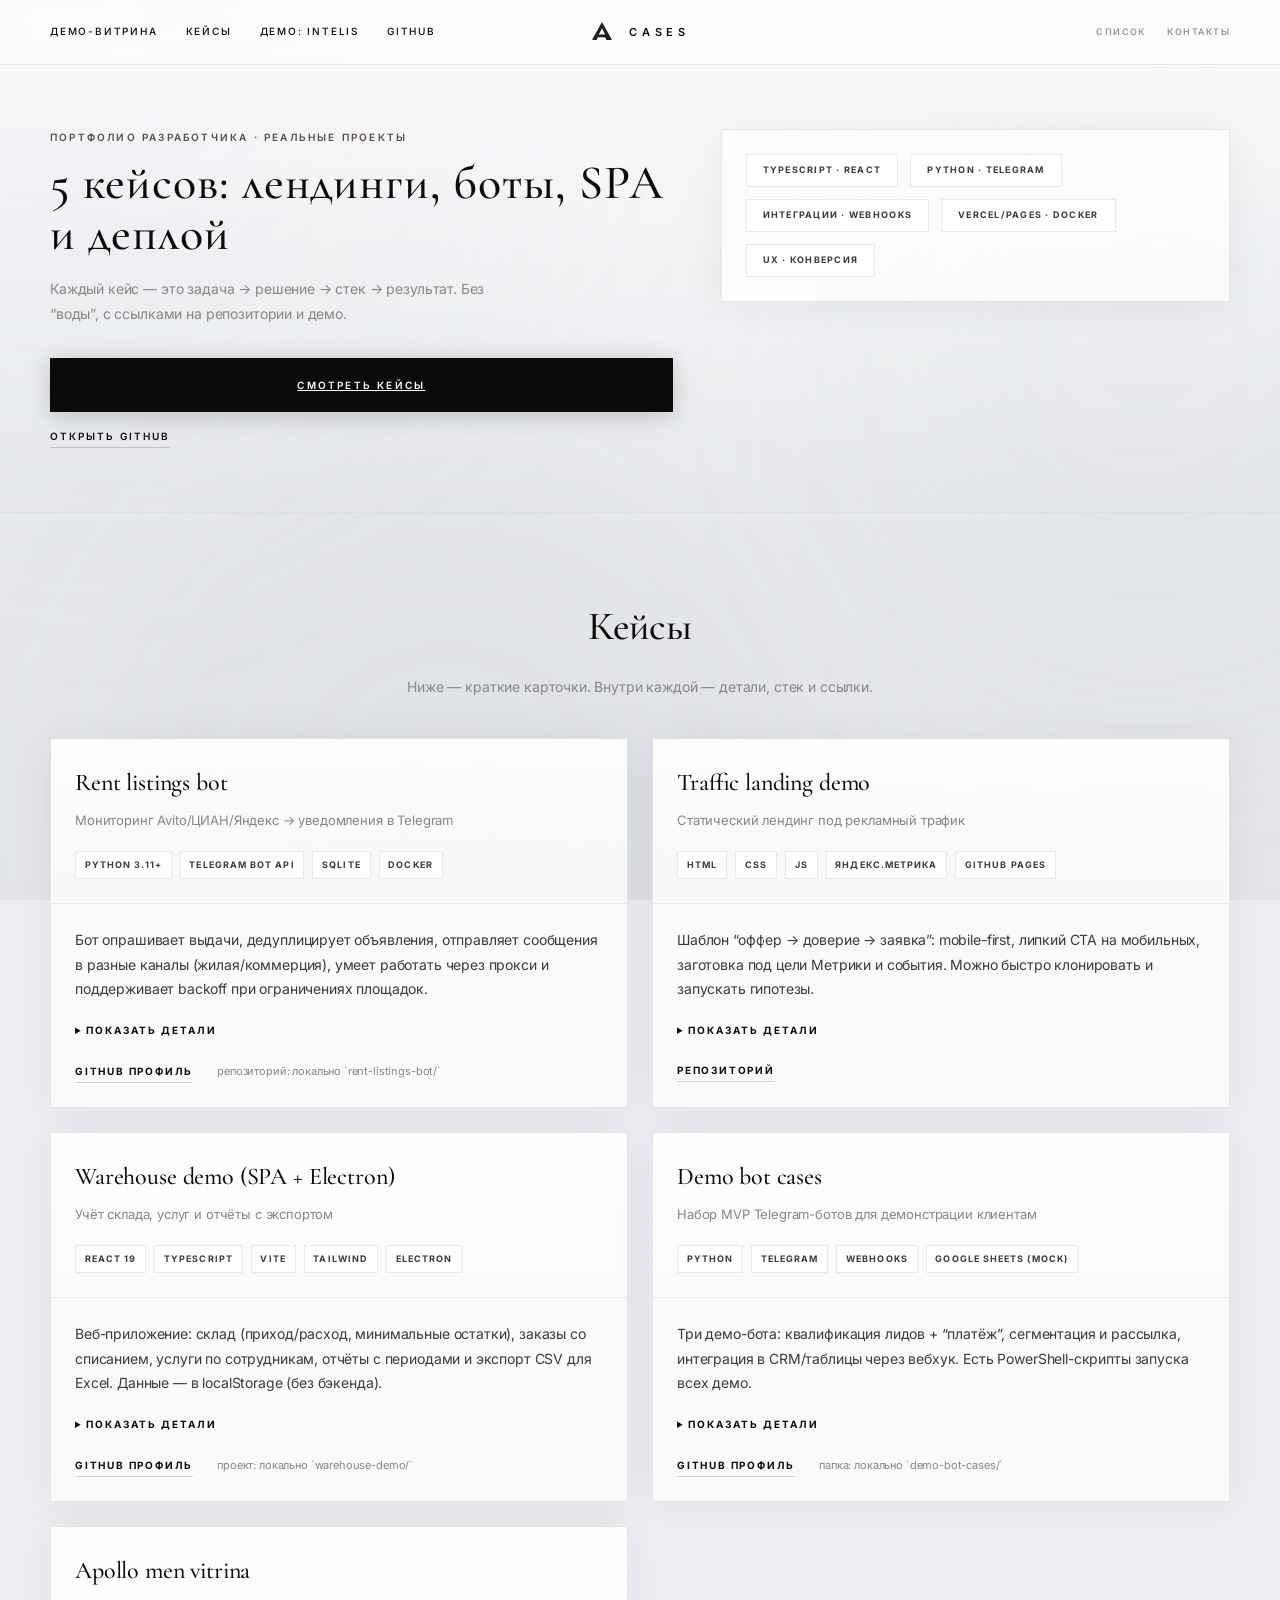
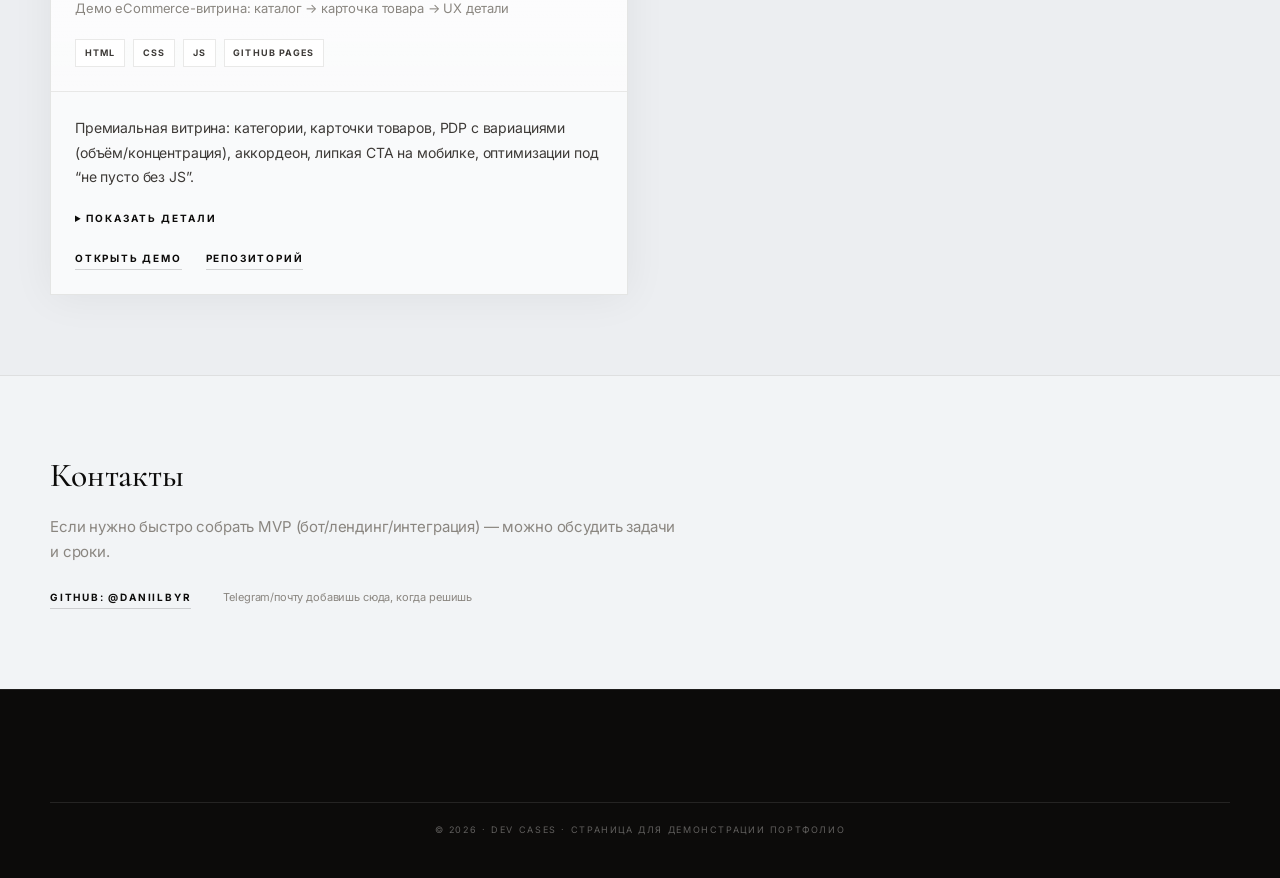
==== commit 4b9af700: "feat: add Intelis-themed demo pages Co-authored-by: Cursor <cursoragent@cursor.com>" ====
--- a/dev-cases.html
+++ b/dev-cases.html
@@ -35,6 +35,7 @@
         <nav class="nav-main" aria-label="Навигация">
           <a href="./">Демо-витрина</a>
           <a href="dev-cases.html" aria-current="page">Кейсы</a>
+          <a href="intelis-business.html">Демо: Intelis</a>
           <a href="https://github.com/Daniilbyr" rel="noopener noreferrer">GitHub</a>
         </nav>
         <a class="logo" href="dev-cases.html" aria-label="На страницу кейсов">
